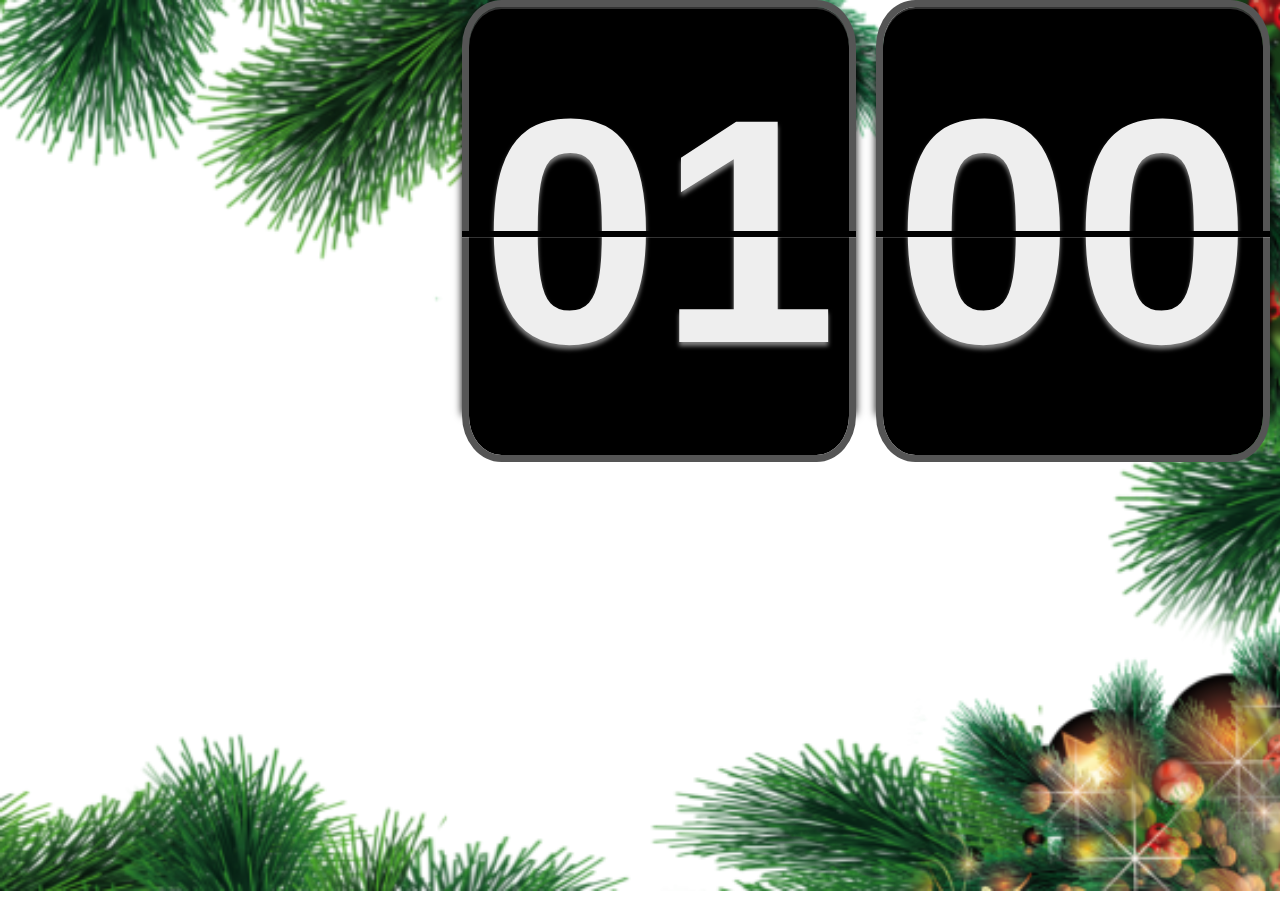
==== quiz.html @ c1c0e044 "Сокращения первыми буквами" ====
<!DOCTYPE html>
<html lang="en">
<head>
	<meta charset="UTF-8">
	<title>Quiz</title>
	<link rel="stylesheet" href="quiz_style.css" >
</head>
<body>
<audio id="myAudio">
  <source src="./audio/gong.mp3" type="audio/mpeg">
</audio>

<div class="parrent">
  <div id="timeTable">1</div>

	<div class="task">
		<h2 id="fieldTaskNumber">1</h2>
		<p id="stringTask">1</p>
		<h6 id="fieldAnswerFormat">1</h6>
	</div>

</div> <!-- end of parrent -->
</body>


<script src="quiz_script.js"></script>
</html>
---- quiz_style.css ----
*{margin: 0; padding: 0}


body {
    color: #1d1d21;
     text-shadow: 0 -1px 0 #000;
    font-family: 'Microsoft Sans Serif','Helvetica','Arial', sans-serif;
}

.parrent{
	width: 100vw;
	min-height: 99vh;
	position: relative;
	background: url(./images/background.png) 96% 96% no-repeat;
	background-size: cover;
	overflow-x:hidden;
		/*position: absolute;*/
}
.task{	width: 80%;height: 70%;
		position:absolute;
		margin-top: -10%;
		margin-left: 10%;
		 } 

.task h2 {margin:3em 0 1em 0;
	text-align: center;
	font-size: 12em;
}

.task p{font-size: 25em;
		margin:0 0 0 0;
		text-align: center;
		font-weight:900;
		color: red;
}

.task h6 {margin:1em 0 1em 0;
	text-align: center;
	font-size: 8em;
}

.colorBlue{color:blue}



	/*таймер*/
		#timeTable {
		    text-align: right;
		    font-size: 20em;  /*размер счетчика!!!!!!!!!!!!!*/
		    color: #eee;
		    font-weight: bold;
		}

		#timeTable .number-wrapper {
		    margin: 10px;
		    box-shadow: 0 5px 8px #000000;
		    position: relative;
		}

		#timeTable .number {
		    display: inline-block;
		    *display: inline;
		    *zoom: 1;
		    background: black;
		    border-radius: 10%;
		    background-clip: padding-box;
		    padding: 0 12px;
			height: 1.4em;
		    line-height: 1.4em;
		    text-align: center;
		    border: 7px solid #555;
		    box-shadow: inset 0 2px 0 rgba(255, 255, 255, 0.2);
		    text-shadow: 0 4px 4px grey;
		}
		       
		#timeTable .line {
		    position: absolute;
		    width: 100%;
		    height: 6px;
		    top: 50%;
		    left: 0;
		    background: #000;
		    box-shadow: 0 1px 0 rgba(255, 255, 255, 0.2);
		}
		       
		.caption {
		   font-size: 23em;
		   position: absolute;
		   bottom: -30px;
		   left: 0;
		   text-align: center;
		   width: 100%;
		   color: #777;
		}
	/*конец таймера*/
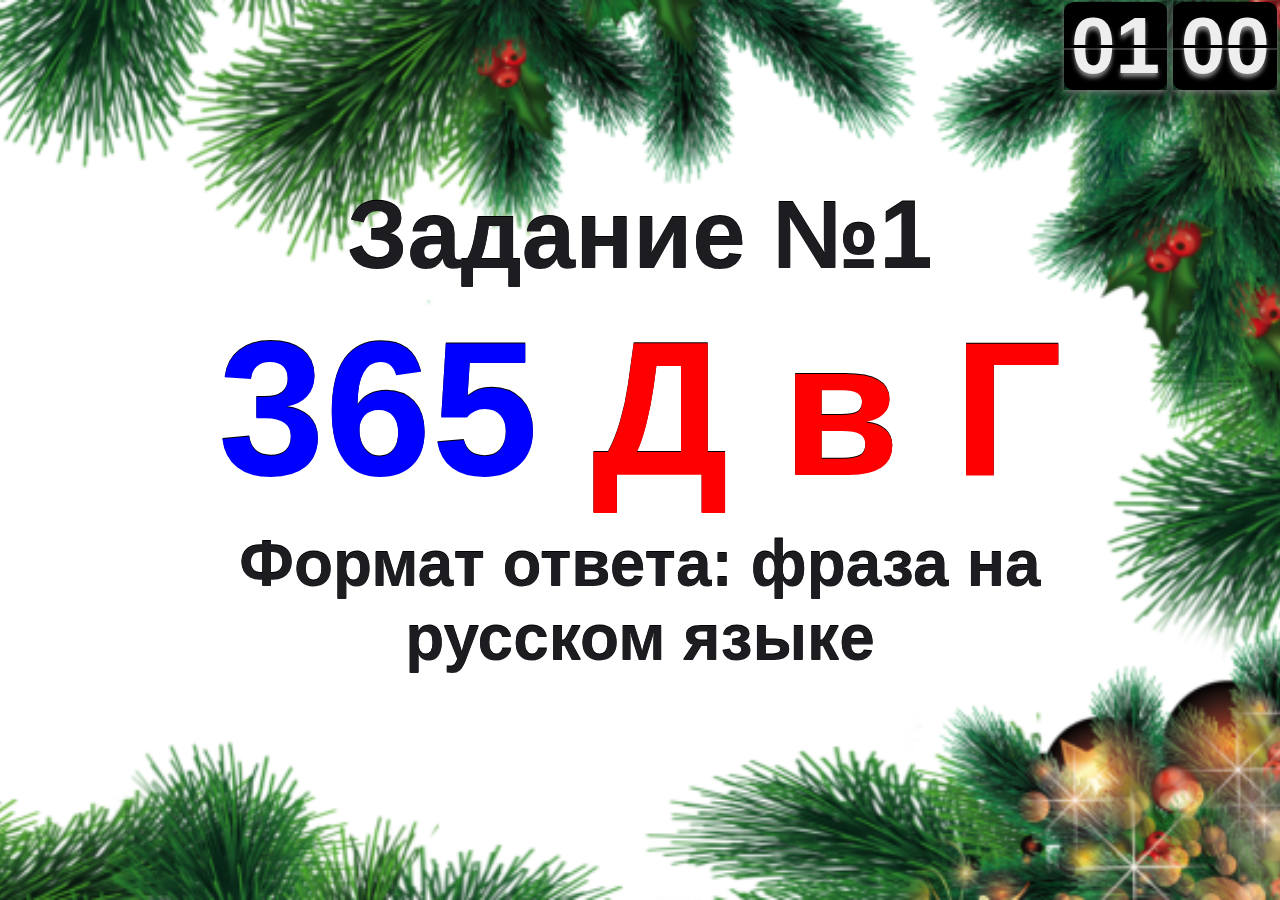
==== commit 86ffde32: "upd3" ====
--- a/quiz.html
+++ b/quiz.html
@@ -7,7 +7,7 @@
 </head>
 <body>
 <audio id="myAudio">
-  <source src="./audio/gong.mp3" type="audio/mpeg">
+  <source src="gong.mp3" type="audio/mpeg">
 </audio>
 
 <div class="parrent">
--- a/quiz_style.css
+++ b/quiz_style.css
@@ -3,93 +3,80 @@
 
 body {
     color: #1d1d21;
+    width: 100%; height: 100vh;
+    background: url(./images/background.png) 96% 96% no-repeat;
+	background-size: cover;
+	overflow-x:hidden;
      text-shadow: 0 -1px 0 #000;
     font-family: 'Microsoft Sans Serif','Helvetica','Arial', sans-serif;
 }
 
 .parrent{
-	width: 100vw;
-	min-height: 99vh;
-	position: relative;
-	background: url(./images/background.png) 96% 96% no-repeat;
-	background-size: cover;
-	overflow-x:hidden;
-		/*position: absolute;*/
+
 }
-.task{	width: 80%;height: 70%;
+.task{	width: 80%;
+		height: 70%;
 		position:absolute;
-		margin-top: -10%;
+		margin-top: 5%;
 		margin-left: 10%;
+
 		 } 
 
-.task h2 {margin:3em 0 1em 0;
+.task h2 {margin:1.5rem 0 0.5rem 0;
 	text-align: center;
-	font-size: 12em;
+	font-size: 6em;
 }
 
-.task p{font-size: 25em;
+.task p{font-size: 12rem;
 		margin:0 0 0 0;
 		text-align: center;
 		font-weight:900;
 		color: red;
 }
 
-.task h6 {margin:1em 0 1em 0;
+.task h6 {margin:0.5rem 0 0.5rem 0;
 	text-align: center;
-	font-size: 8em;
+	font-size: 4rem;
 }
 
 .colorBlue{color:blue}
 
-
-
 	/*таймер*/
 		#timeTable {
 		    text-align: right;
-		    font-size: 20em;  /*размер счетчика!!!!!!!!!!!!!*/
+		    font-size: 5rem;  /*размер счетчика!!!!!!!!!!!!!*/
 		    color: #eee;
 		    font-weight: bold;
 		}
 
 		#timeTable .number-wrapper {
-		    margin: 10px;
-		    box-shadow: 0 5px 8px #000000;
+		    margin: 0.2rem;
+		    box-shadow: 0 0.1rem 0.4rem grey;
 		    position: relative;
 		}
 
 		#timeTable .number {
 		    display: inline-block;
-		    *display: inline;
-		    *zoom: 1;
-		    background: black;
+			background: black;
 		    border-radius: 10%;
-		    background-clip: padding-box;
-		    padding: 0 12px;
-			height: 1.4em;
-		    line-height: 1.4em;
+		    background-clip: border-box;
+		    padding: 0 0.2rem;
+			height: 5rem;
+		    line-height: 5rem;
 		    text-align: center;
-		    border: 7px solid #555;
-		    box-shadow: inset 0 2px 0 rgba(255, 255, 255, 0.2);
+		    border: 4px solid #000;
 		    text-shadow: 0 4px 4px grey;
 		}
 		       
 		#timeTable .line {
 		    position: absolute;
 		    width: 100%;
-		    height: 6px;
-		    top: 50%;
+		    height: 3px;
+		    top: 49%;
 		    left: 0;
 		    background: #000;
-		    box-shadow: 0 1px 0 rgba(255, 255, 255, 0.2);
+		    box-shadow: 0 2px 0 rgba(255, 255, 255, 0.2);
 		}
 		       
-		.caption {
-		   font-size: 23em;
-		   position: absolute;
-		   bottom: -30px;
-		   left: 0;
-		   text-align: center;
-		   width: 100%;
-		   color: #777;
-		}
+
 	/*конец таймера*/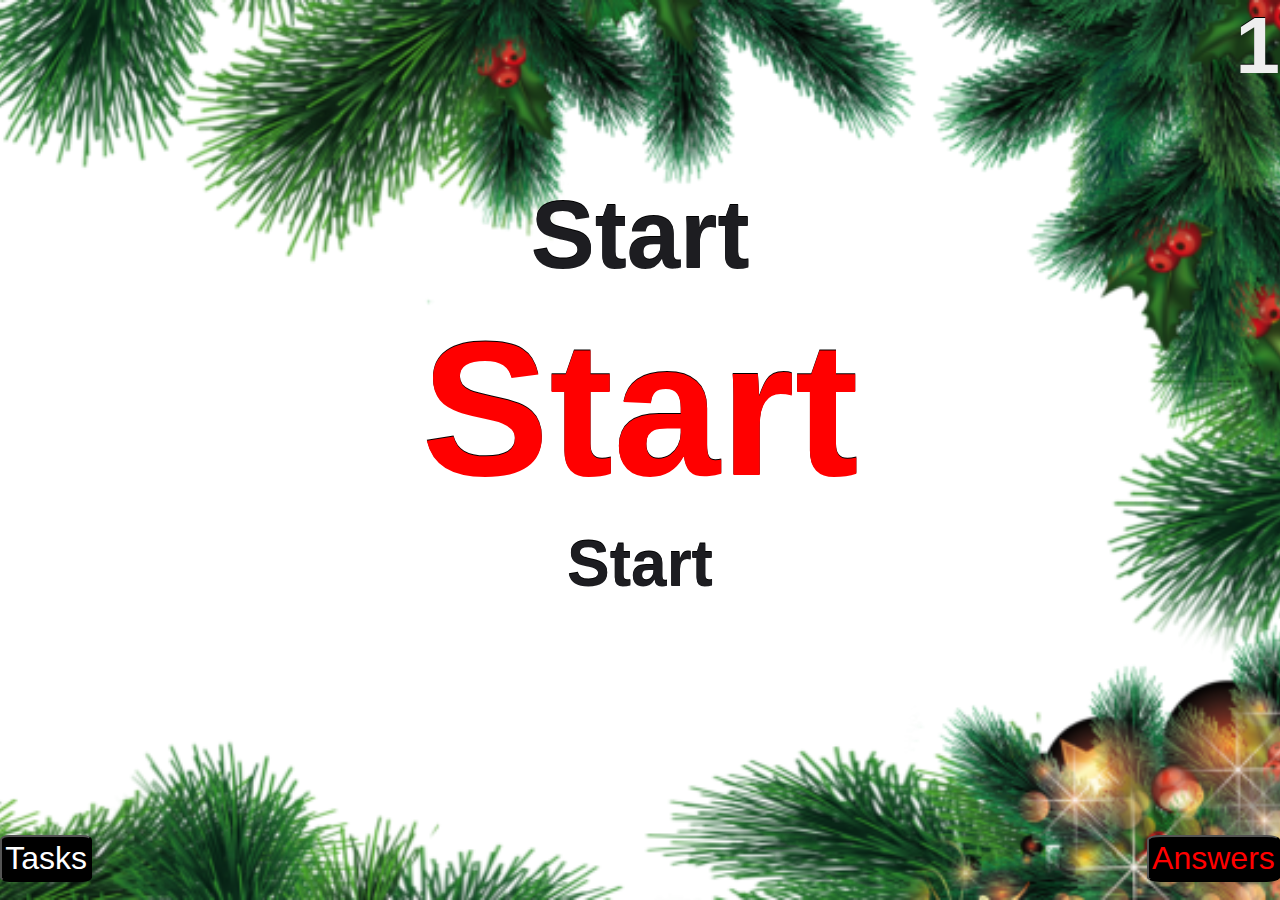
==== commit 70cbe0e8: "upd5-12" ====
--- a/quiz.html
+++ b/quiz.html
@@ -10,18 +10,22 @@
   <source src="gong.mp3" type="audio/mpeg">
 </audio>
 
-<div class="parrent">
+<div class="parrent" onselectstart="return false">
   <div id="timeTable">1</div>
 
-	<div class="task">
-		<h2 id="fieldTaskNumber">1</h2>
-		<p id="stringTask">1</p>
-		<h6 id="fieldAnswerFormat">1</h6>
+	<div class="taskField" id="taskField">
+		<h2 id="fieldTaskNumber">Start</h2>
+		<p id="stringTask">Start</p>
+		<h6 id="fieldAnswerFormat">Start</h6>
 	</div>
-
+	
 </div> <!-- end of parrent -->
+<div class="buttons">
+		<button id="tasksButton">Tasks</button>
+		<button id="answersButton">Answers</button>
+	</div>
 </body>
 
-
+<script src="task1.js"></script>
 <script src="quiz_script.js"></script>
 </html>--- a/quiz_style.css
+++ b/quiz_style.css
@@ -1,42 +1,66 @@
 *{margin: 0; padding: 0}
-
+/*div {	border: 1px solid red; }*/
 
 body {
     color: #1d1d21;
-    width: 100%; height: 100vh;
+    width: 100%; min-height: 100vh;
     background: url(./images/background.png) 96% 96% no-repeat;
 	background-size: cover;
 	overflow-x:hidden;
      text-shadow: 0 -1px 0 #000;
     font-family: 'Microsoft Sans Serif','Helvetica','Arial', sans-serif;
+
 }
 
-.parrent{
+.parrent{}
 
-}
-.task{	width: 80%;
+.taskField{	width: 80%;
 		height: 70%;
 		position:absolute;
 		margin-top: 5%;
 		margin-left: 10%;
-
+		cursor: pointer;
 		 } 
 
-.task h2 {margin:1.5rem 0 0.5rem 0;
+.taskField h2 {margin:1.5rem 0 0.5rem 0;
 	text-align: center;
 	font-size: 6em;
 }
 
-.task p{font-size: 12rem;
+.taskField p{font-size: 12rem;
 		margin:0 0 0 0;
 		text-align: center;
 		font-weight:900;
 		color: red;
 }
 
-.task h6 {margin:0.5rem 0 0.5rem 0;
+.taskField h6 {margin:0.5rem 0 0.5rem 0;
 	text-align: center;
+	align-items: flex-end;
 	font-size: 4rem;
+}
+
+.buttons {
+	width: 100%;
+	position: absolute;	
+	bottom: 2%;
+		}
+.buttons button {font-size: 2rem;
+		background: black;
+		border-radius: 10%;
+		color: white;
+		padding: 0.2rem;
+		cursor: pointer;
+}
+
+#taskButton{
+	color: blue;
+}
+
+#answersButton{
+	position: absolute;
+	right: 0px;
+	color: red;
 }
 
 .colorBlue{color:blue}
@@ -47,6 +71,7 @@
 		    font-size: 5rem;  /*размер счетчика!!!!!!!!!!!!!*/
 		    color: #eee;
 		    font-weight: bold;
+		    cursor: pointer;
 		}
 
 		#timeTable .number-wrapper {
